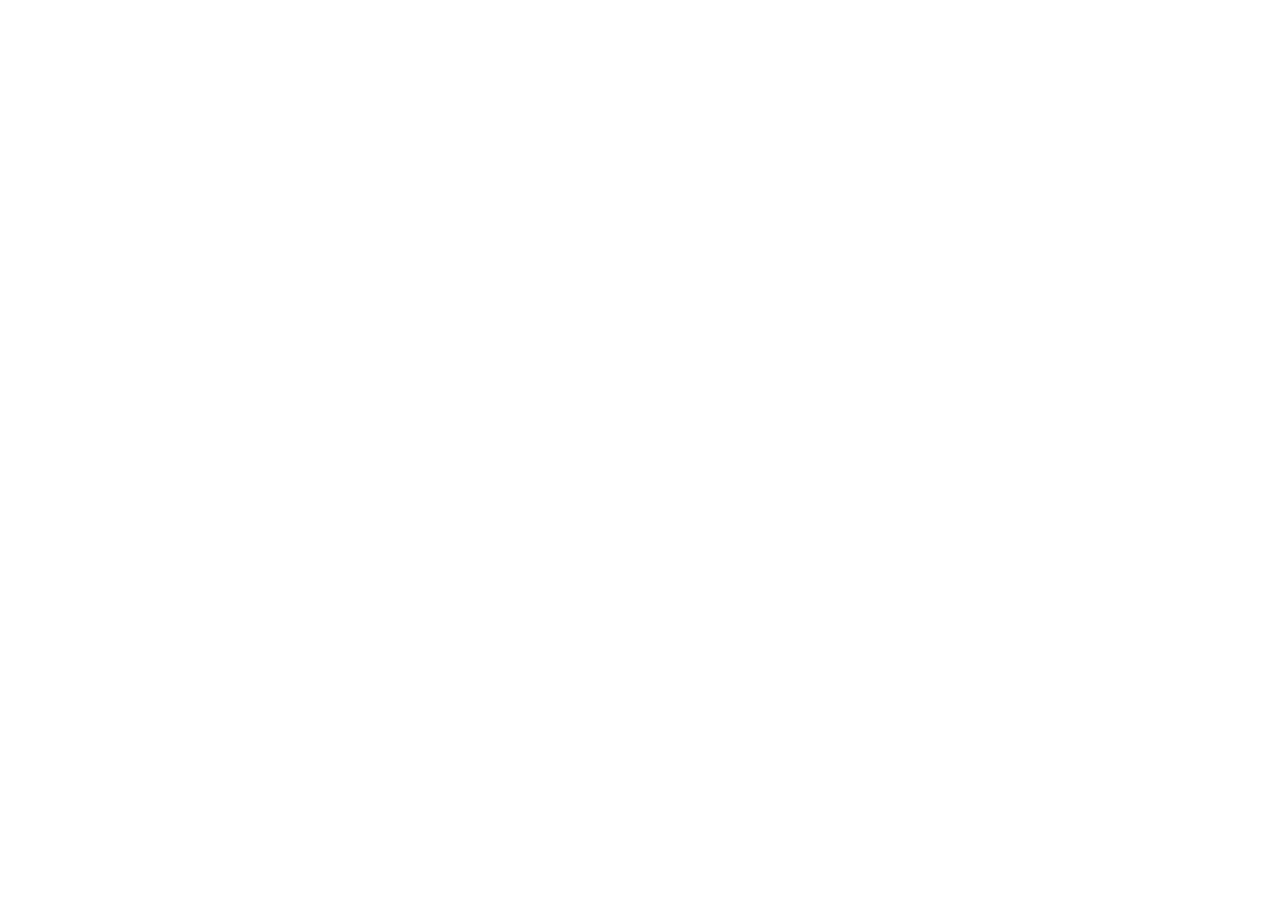
==== index.html @ 3e75450b "first commit" ====
<!DOCTYPE html>
<html lang="en">
<head>
    <meta charset="UTF-8">
    <meta name="viewport" content="width=device-width, initial-scale=1.0">
    <title>Virtual Beasts</title>
    <link rel="stylesheet" href="CSS/style.css">
    <link rel="icon" href="./assets/icon.svg">
</head>
<body>

    <script src="script.js"></script>
    
</body>
</html>
---- CSS/style.css ----
@import url('reset.css');
@import url('font.css');

* {
    margin: 0;
    padding: 0;
    box-sizing: border-box;
}

html, body {
    overflow-x: hidden;
    width: 100%
}
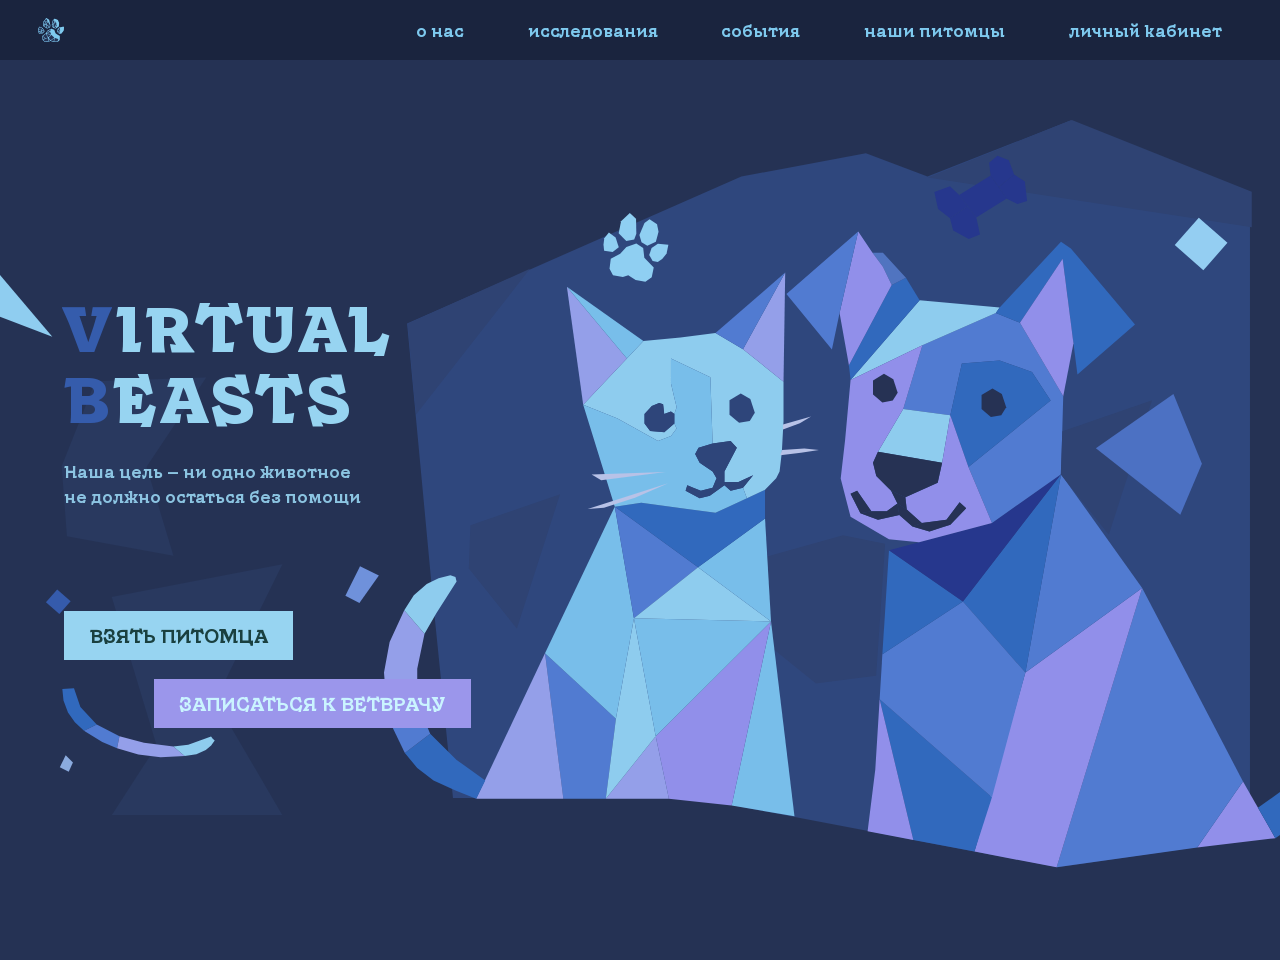
==== commit f1f8a10b: "нгп" ====
--- a/index.html
+++ b/index.html
@@ -4,12 +4,51 @@
     <meta charset="UTF-8">
     <meta name="viewport" content="width=device-width, initial-scale=1.0">
     <title>Virtual Beasts</title>
-    <link rel="stylesheet" href="CSS/style.css">
-    <link rel="icon" href="./assets/icon.svg">
+    <link rel="stylesheet" href="../CSS/style.css">
+    <link rel="icon" href="../assets/icon.svg">
 </head>
 <body>
 
-    <script src="script.js"></script>
+    <header class="header">
+        <a href="index.html" class="logo-link">
+            <img src="../assets/logo.svg" alt="" class="logo">
+        </a>
+        <nav class="nav">
+            <a href="about.html" class="nav-link">о нас</a>
+            <a href="research.html" class="nav-link">исследования</a>
+            <a href="events.html" class="nav-link">события</a>
+            <a href="pets.html" class="nav-link">наши питомцы</a>
+            <a href="cabinet.html" class="nav-link">личный кабинет</a>
+        </nav>
+        <button class="burger" aria-label="menu">
+            <span></span>
+            <span></span>
+            <span></span>
+        </button>
+    </header>
+
+    <section class="main-screen">
+        <div class="main-content">
+            <h1 class="main-title">
+                <span class="title-virtual">
+                    <span class="first-letter">V</span>IRTUAL
+                </span>
+                <span class="title-beasts">
+                    <span class="first-letter">B</span>EASTS
+                </span>
+            </h1>
+            <p class="main-text">
+                Наша цель — ни одно животное<br>не должно остаться без помощи
+            </p>
+            <div class="main-buttons">
+                <a href="#pets" class="btn btn-pet">ВЗЯТЬ ПИТОМЦА</a>
+                <a href="error.html" class="btn btn-doctor">ЗАПИСАТЬСЯ К ВЕТВРАЧУ</a>
+            </div>
+        </div>
+        <div class="main-image"></div>
+    </section>
+
+    <script src="../script.js"></script>
     
 </body>
 </html>
--- a/CSS/style.css
+++ b/CSS/style.css
@@ -1,5 +1,15 @@
 @import url('reset.css');
 @import url('font.css');
+
+:root {
+    --text-nav: #7EC9EE;
+    --font-main: 'KyivTypeTitling', sans-serif;
+    --text-light: #97D4F1;
+    --text-blue: #355CAC;
+    --text-dark: #1A4040;
+    --text-white: #CAF4FF;
+
+}
 
 * {
     margin: 0;
@@ -9,5 +19,258 @@
 
 html, body {
     overflow-x: hidden;
-    width: 100%
+    width: 100%;
+    font-family: 'KyivTypeTitling', sans-serif;
+    font-weight: 700;
+    background-color:#253254;
+}
+
+/* ХЕДДЕР */
+
+.header {
+    display: flex;
+    align-items: center;
+    justify-content: space-between;
+    padding: 0 3vw;
+    height: 60px;
+    background-color: #1A243E;
+}
+
+.logo {
+    width: 2vw;
+    min-width: 20px;
+    height: auto;
+    object-fit: contain;
+    transition: transform 0.3s ease;
+    background-color: #1A243E;
+}
+
+.logo-link {
+    display: flex;
+    align-items: center;
+
+}
+
+.logo:hover {
+    transform: scale(1.1);
+}
+
+.nav {
+    display: flex;
+    align-items: center;
+    gap: 2vw;
+    height: 100%;
+    background-color: #1A243E;
+}
+
+.nav-link {
+    display: flex;
+    color: var(--text-nav);
+    text-decoration: none;
+    font-size: 1.3vw;
+    transition: all 0.3s ease;
+    white-space: nowrap;
+    background-color: #1A243E;
+    height: 100%;
+    align-items: center;
+    padding: 0 1.5vw;
+
+}
+
+.nav-link:hover {
+    color: #253254;
+    background-color: #7EC9EE;
+}
+
+.burger {
+    display: none;
+    flex-direction: column;
+    justify-content: space-between;
+    width: 2vw;
+    min-width: 24px;
+    height: 1.5vw;
+    min-height: 18px;
+    background: transparent;
+    border: none;
+    cursor: pointer;
+    padding: 0;
+}
+
+.burger span {
+    display: block;
+    width: 100%;
+    height: 2px;
+    background-color: var(--text-nav);
+    transition: transform 0.3s ease, opacity 0.3s ease;
+}
+
+/* Virtual Beasts */
+
+.main-screen {
+    display: flex;
+    align-items: center;
+    justify-content: flex-start;
+    min-height: 100vh;
+    padding: 0 5vw;
+    position: relative;
+    overflow: hidden;
+}
+
+.main-content {
+    display: flex;
+    flex-direction: column;
+    gap: 2vw;
+    max-width: 50vw;
+    z-index: 2;
+    position: relative;
+}
+
+.main-content::before {
+    content: '';
+    position: absolute;
+    top: -10%;
+    left: -10vw;
+    width: 120%;
+    height: 130%;
+    background-image: url('../assets/paints_main1.svg');
+    background-repeat: no-repeat;
+    background-position: left center;
+    background-size: contain;
+    z-index: -1;
+}
+
+.main-title {
+    font-size: 5vw;
+    font-weight: 900;
+    line-height: 1.1;
+    letter-spacing: 0.05em;
+    display: flex;
+    flex-direction: column;
+}
+
+.main-image {
+    position: absolute;
+    right: -10%;
+    top: 50%;
+    transform: translateY(-50%);
+    width: 80%;
+    height: 100vh;
+    background-image: url('../assets/dog_and_cat.svg');
+    background-repeat: no-repeat;
+    background-position: right center;
+    background-size: contain;
+}
+
+.title-virtual {
+    color: var(--text-light);
+}
+
+.title-beasts {
+    color: var(--text-light);
+}
+
+.first-letter {
+    color: var(--text-blue);
+}
+
+.main-text {
+    color: var(--text-light);
+    font-size: 1.3vw;
+    line-height: 1.5;
+    max-width: 30vw;
+    opacity: 0.9;
+}
+
+.main-buttons {
+    display: flex;
+    flex-direction: column;
+    gap: 1.5vw;
+    margin-top: 6vw;
+    align-items: flex-start;
+}
+
+.btn {
+    padding: 1vw 2vw;
+    font-weight: 700;
+    cursor: pointer;
+    text-decoration: none;
+    transition: transform 0.3s ease;
+    text-align: center;
+    font-size: 1.5vw;
+
+}
+
+.btn-pet {
+    background-color: var(--text-light);
+    color: var(--text-dark);
+
+}
+
+.btn-doctor {
+    background-color: #9B96EB;
+    color: var(--text-white);
+    margin-left: 7vw;
+}
+
+.btn:hover {
+    transform: translateY(-2px);
+}
+
+
+
+
+
+
+
+
+
+
+
+
+
+
+
+
+
+
+
+
+/* ERROR */
+
+.error-screen {
+    display: flex;
+    flex-direction: column;
+    align-items: center;
+    justify-content: center;
+    height: 100vh;
+    background-image: url('../assets/effects-error.svg');
+    background-repeat: no-repeat;
+    background-position: center;
+    background-size: 120%;
+}
+
+.error-image {
+    width: 90vw;
+    max-width: 1200px;
+    aspect-ratio: 16 / 9;
+    background-image: url('../assets/dog_error.svg');
+    background-repeat: no-repeat;
+    background-position: center;
+    background-size: contain;
+    flex-shrink: 0;
+}
+
+.btn-error {
+    background-color: var(--text-light);
+    color: var(--text-dark);
+    padding: 1vw 2vw;
+    font-weight: 700;
+    text-decoration: none;
+    transition: transform 0.3s ease;
+    font-size: 1.5vw;
+    margin-top: -8vw;
+}
+
+.btn-error:hover {
+    transform: translateY(-2px);
 }
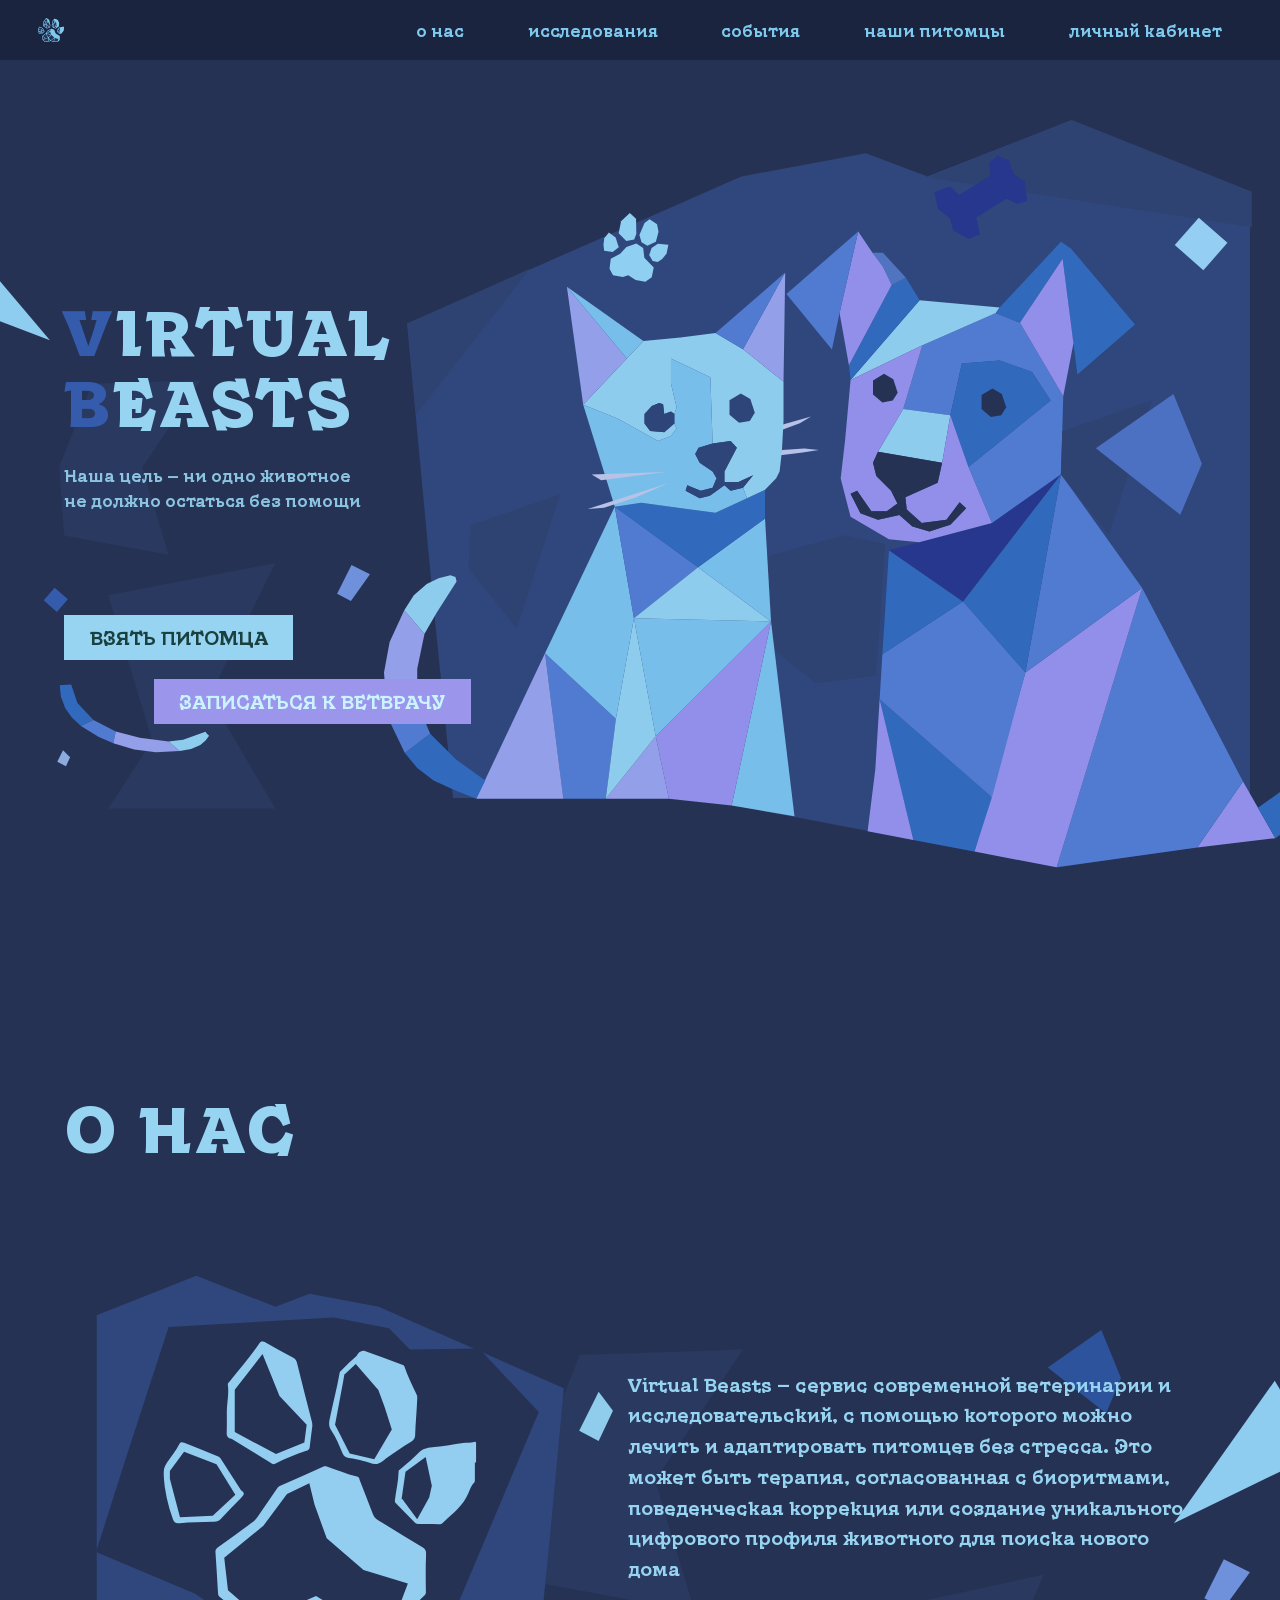
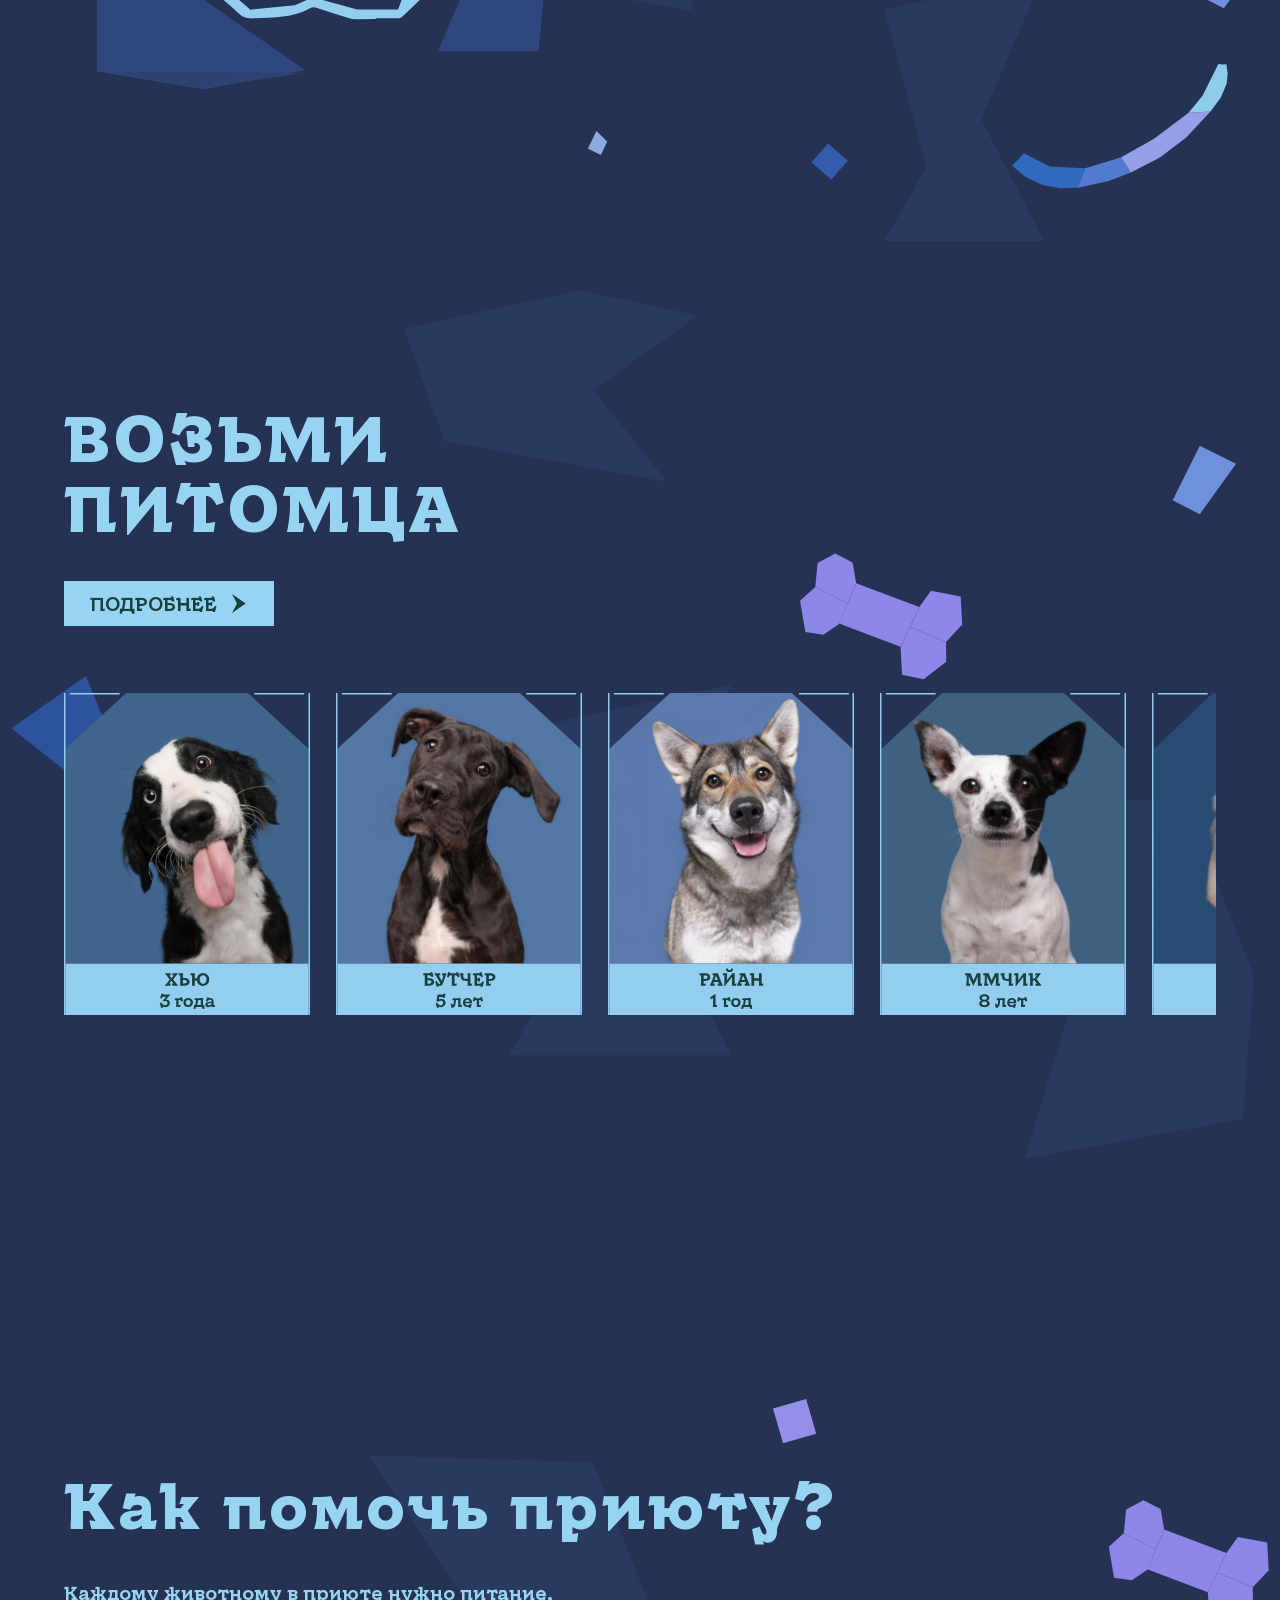
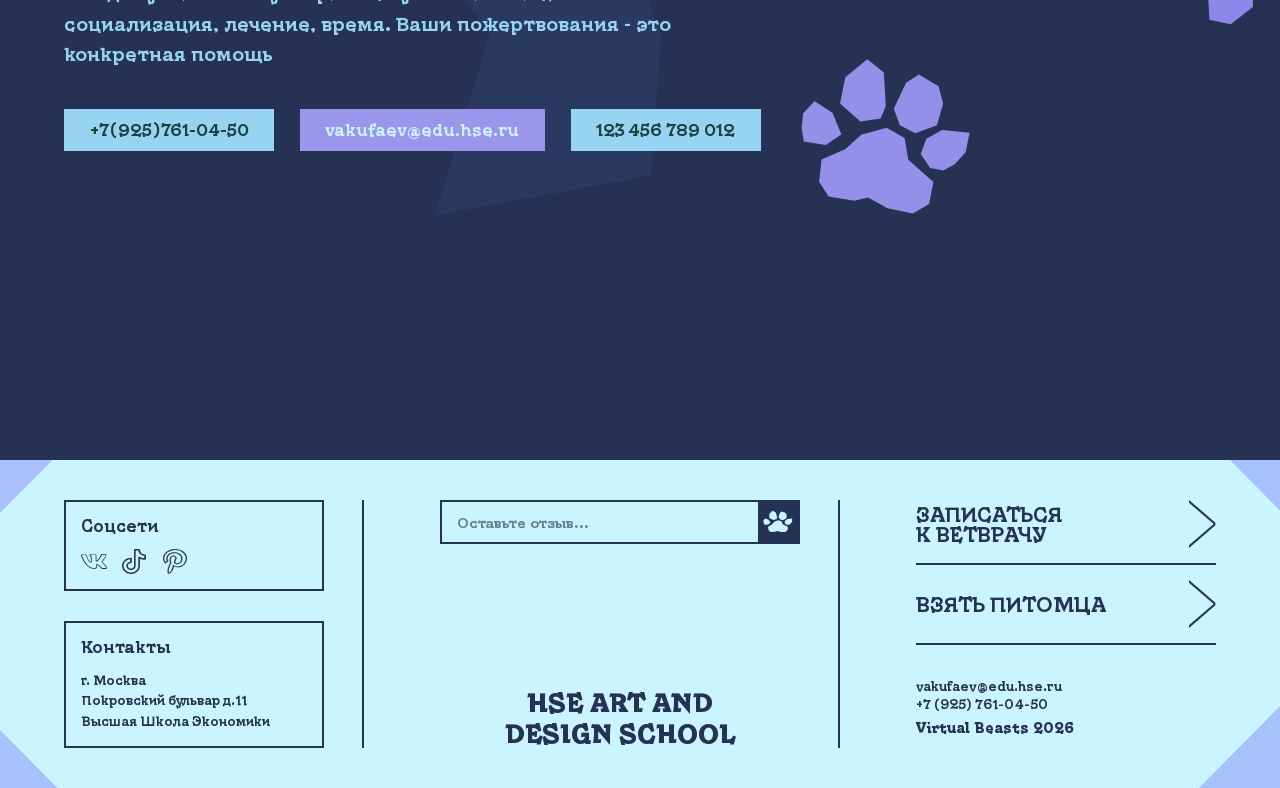
==== commit 51884d16: "commit_funny" ====
--- a/index.html
+++ b/index.html
@@ -4,21 +4,21 @@
     <meta charset="UTF-8">
     <meta name="viewport" content="width=device-width, initial-scale=1.0">
     <title>Virtual Beasts</title>
-    <link rel="stylesheet" href="../CSS/style.css">
-    <link rel="icon" href="../assets/icon.svg">
+    <link rel="stylesheet" href="CSS/style.css">
+    <link rel="icon" href="assets/icon.svg">
 </head>
 <body>
 
     <header class="header">
         <a href="index.html" class="logo-link">
-            <img src="../assets/logo.svg" alt="" class="logo">
+            <img src="assets/logo.svg" alt="" class="logo">
         </a>
         <nav class="nav">
             <a href="about.html" class="nav-link">о нас</a>
             <a href="research.html" class="nav-link">исследования</a>
             <a href="events.html" class="nav-link">события</a>
             <a href="pets.html" class="nav-link">наши питомцы</a>
-            <a href="cabinet.html" class="nav-link">личный кабинет</a>
+            <a href="registration.html" class="nav-link">личный кабинет</a>
         </nav>
         <button class="burger" aria-label="menu">
             <span></span>
@@ -41,14 +41,237 @@
                 Наша цель — ни одно животное<br>не должно остаться без помощи
             </p>
             <div class="main-buttons">
-                <a href="#pets" class="btn btn-pet">ВЗЯТЬ ПИТОМЦА</a>
+                <a href="pets.html" class="btn btn-pet">ВЗЯТЬ ПИТОМЦА</a>
                 <a href="error.html" class="btn btn-doctor">ЗАПИСАТЬСЯ К ВЕТВРАЧУ</a>
             </div>
         </div>
         <div class="main-image"></div>
     </section>
 
-    <script src="../script.js"></script>
+    <section class="main-screen about-screen">
+    <h1 class="main-title about-heading">О НАС</h1>
+    <div class="about-row">
+        <div class="about-image"></div>
+        <p class="about-text">
+            Virtual Beasts — сервис современной ветеринарии и исследовательский, с помощью которого можно лечить и адаптировать питомцев без стресса. Это может быть терапия, согласованная с биоритмами, поведенческая коррекция или создание уникального цифрового профиля животного для поиска нового дома
+        </p>
+    </div>
+    </section>
+
+    <section class="main-screen pets-screen">
+        <h1 class="main-title pets-heading">ВОЗЬМИ<br>ПИТОМЦА</h1>
+        <a href="pets.html" class="btn btn-details">
+            ПОДРОБНЕЕ
+            <img src="./assets/arrow_black.svg" alt="" class="btn-arrow">
+        </a>
+        <div class="pets-carousel">
+            <div class="pets-track" id="petsTrack">
+                <img src="./assets/first_pet.svg" alt="Хью" class="pet-card"
+                    data-name="ХЬЮ"
+                     data-age="3 года"
+                     data-gender="Мальчик"
+                     data-birth="15.01.2023"
+                     data-weight="10 кг"
+                     data-character="Игривый, умный"
+                     data-features="Любит долгие прогулки"
+                     data-image="./assets/f_pet.svg"
+                     data-bg-color="#40658C"
+                    data-image-bg-color="#40658C">
+                <img src="./assets/second_pet.svg" alt="Бутчер" class="pet-card"
+                    data-name="БУТЧЕР"
+                     data-age="5 лет"
+                     data-gender="Мальчик"
+                     data-birth="15.02.2021"
+                     data-weight="30 кг"
+                     data-character="Тихий, умный"
+                     data-features="Любит тишину"
+                     data-image="./assets/s_pet.svg"
+                     data-bg-color="#5378A4"
+                    data-image-bg-color="#5378A4">
+                <img src="./assets/third_pet.svg" alt="Райан" class="pet-card"
+                    data-name="РАЙАН"
+                     data-age="1 год"
+                     data-gender="Мальчик"
+                     data-birth="18.01.2025"
+                     data-weight="10 кг"
+                     data-character="Игривый, уютный"
+                     data-features="Любит обниматься"
+                     data-image="./assets/t_pet.svg"
+                     data-bg-color="#5B79AB"
+                    data-image-bg-color="#5B79AB">
+                <img src="./assets/fourth_pet.svg" alt="Ммчик" class="pet-card"
+                    data-name="ММЧИК"
+                     data-age="8 лет"
+                     data-gender="Мальчик"
+                     data-birth="13.06.2018"
+                     data-weight="10 кг"
+                     data-character="Игривый"
+                     data-features="Любит кусаться"
+                     data-image="./assets/fo_pet.svg"
+                     data-bg-color="#3E617F"
+                    data-image-bg-color="#3E617F">
+                <img src="./assets/fifth_pet.svg" alt="Элли" class="pet-card"
+                    data-name="ЭЛЛИ"
+                     data-age="2 года"
+                     data-gender="Девочка"
+                     data-birth="10.03.2024"
+                     data-weight="5 кг"
+                     data-character="Тихая"
+                     data-features="Любит мыться"
+                     data-image="./assets/fi_pet.svg"
+                     data-bg-color="#284B71"
+                    data-image-bg-color="#284B71">
+                <img src="./assets/sixth_pet.svg" alt="Француз" class="pet-card"
+                    data-name="ФРАНЦУЗ"
+                     data-age="9 лет"
+                     data-gender="Мальчик"
+                     data-birth="10.04.2017"
+                     data-weight="30 кг"
+                     data-character="Громкий, умный"
+                     data-features="Не любит спать вовремя"
+                     data-image="./assets/si_pet.svg"
+                     data-bg-color="#2F496A"
+                    data-image-bg-color="#2F496A">
+                <img src="./assets/seventh_pet.svg" alt="Кимеко" class="pet-card"
+                    data-name="КИМЕКО"
+                     data-age="6 лет"
+                     data-gender="Девочка"
+                     data-birth="10.03.2020"
+                     data-weight="5 кг"
+                     data-character="Тихая"
+                     data-features="Любит тишину"
+                     data-image="./assets/se_pet.svg"
+                     data-bg-color="#4A96B0"
+                    data-image-bg-color="#4A96B0">
+                <img src="./assets/eighth_pet.svg" alt="Эшли" class="pet-card"
+                    data-name="ЭШЛИ"
+                     data-age="4 года"
+                     data-gender="Девочка"
+                     data-birth="20.02.2022"
+                     data-weight="7 кг"
+                     data-character="Громкая, забавная"
+                     data-features="Любит бегать"
+                     data-image="./assets/ei_pet.svg"
+                     data-bg-color="#3A7EBB"
+                    data-image-bg-color="#3A7EBB">
+            </div>
+
+            <button class="carousel-arrow" id="carouselArrow" aria-label="Следующий питомец">
+                <img src="./assets/arrow_blue.svg" alt="">
+            </button>
+        </div>
+    </section>
+
+    <div class="modal-overlay" id="petModal">
+        <div class="modal-content">
+            <div class="modal-image">
+                <img src="" alt="" id="modalPetImage">
+                <button class="modal-close" id="modalClose" aria-label="Закрыть">✕</button>
+            </div>
+            
+            <div class="modal-header">
+                <h2 class="modal-name" id="modalPetName"></h2>
+                <span class="modal-age" id="modalPetAge"></span>
+            </div>
+            
+            <div class="modal-info">
+                <div class="info-row">
+                    <div class="info-item">
+                        <span class="info-label">Пол:</span>
+                        <span class="info-value" id="modalPetGender"></span>
+                    </div>
+                    <div class="info-item">
+                        <span class="info-label">Д/р:</span>
+                        <span class="info-value" id="modalPetBirth"></span>
+                        <span class="info-label">Вес:</span>
+                        <span class="info-value" id="modalPetWeight"></span>
+                    </div>
+                </div>
+                <div class="info-block">
+                    <span class="info-label">Характер:</span>
+                    <span class="info-value" id="modalPetCharacter"></span>
+                </div>
+                <div class="info-block">
+                    <span class="info-label">Особенности:</span>
+                    <span class="info-value" id="modalPetFeatures"></span>
+                </div>
+            </div>
+            
+            <a href="error.html" class="btn btn-take-pet">ВЗЯТЬ ПИТОМЦА</a>
+        </div>
+    </div>
+
+    <section class="main-screen help-screen">
+        <h1 class="main-title help-heading">Как помочь приюту?</h1>
+        <p class="help-text">
+            Каждому животному в приюте нужно питание, социализация, лечение, время. Ваши пожертвования - это конкретная помощь
+        </p>
+        <div class="help-buttons">
+            <a href="error.html" class="btn btn-help">+7(925)761-04-50</a>
+            <a href="error.html" class="btn btn-help-email">vakufaev@edu.hse.ru</a>
+            <a href="error.html" class="btn btn-help">123 456 789 012</a>
+        </div>
+    </section>
+
+
+    <footer class="footer">
+    <div class="footer-column footer-left">
+        <div class="footer-social">
+            <h3 class="footer-title">Соцсети</h3>
+            <div class="social-icons">
+                <a href="error.html" class="social-link">
+                    <img src="./assets/vk-logo.svg" alt="VK" class="social-icon">
+                </a>
+                <a href="error.html" class="social-link">
+                    <img src="./assets/tt-logo.svg" alt="TikTok" class="social-icon">
+                </a>
+                <a href="error.html" class="social-link">
+                    <img src="./assets/pint-logo.svg" alt="Pinterest" class="social-icon">
+                </a>
+            </div>
+        </div>
+        
+        <div class="footer-contacts">
+            <h3 class="footer-title">Контакты</h3>
+            <p class="contact-text">г. Москва<br>Покровский бульвар д.11<br>Высшая Школа Экономики</p>
+        </div>
+    </div>
+
+    <div class="footer-column footer-center">
+        <div class="review-form">
+            <input type="text" class="review-input" id="reviewInput" placeholder="Оставьте отзыв...">
+            <button class="review-btn" id="reviewBtn" aria-label="Отправить отзыв">
+                <img src="./assets/paw-footer.svg" alt="" class="paw-icon">
+            </button>
+        </div>
+        
+        <div class="footer-school">
+            <h2 class="school-name">HSE ART AND<br>DESIGN SCHOOL</h2>
+        </div>
+    </div>
+
+    <div class="footer-column footer-right">
+        <a href="error.html" class="footer-link">
+            ЗАПИСАТЬСЯ<br>К ВЕТВРАЧУ
+            <img src="./assets/arrow-footer.svg" alt="" class="footer-arrow">
+        </a>
+        <div class="footer-divider"></div>
+        
+        <a href="pets.html" class="footer-link">
+            ВЗЯТЬ ПИТОМЦА
+            <img src="./assets/arrow-footer.svg" alt="" class="footer-arrow">
+        </a>
+        <div class="footer-divider"></div>
+        
+        <div class="footer-info">
+            <p class="footer-email">vakufaev@edu.hse.ru</p>
+            <p class="footer-phone">+7 (925) 761-04-50</p>
+            <p class="footer-copyright">Virtual Beasts 2026</p>
+        </div>
+    </div>
+    </footer>
+
+    <script src="script.js"></script>
     
 </body>
 </html>
--- a/CSS/style.css
+++ b/CSS/style.css
@@ -104,7 +104,7 @@
     transition: transform 0.3s ease, opacity 0.3s ease;
 }
 
-/* Virtual Beasts */
+/* Virtual Beasts - Main */
 
 .main-screen {
     display: flex;
@@ -217,6 +217,966 @@
 }
 
 
+/* About Us - Main */
+
+.about-screen {
+    flex-direction: column;
+    align-items: flex-start;
+    justify-content: center;
+    padding: 0 5vw;
+    gap: 5vw;
+    position: relative;
+    background-image: url('../assets/about_effects.svg');
+    background-repeat: no-repeat;
+    background-position: center;
+    background-size: cover;
+    background-size: 60%;
+    background-position: 100% 95%;
+}
+
+.about-heading {
+    flex-direction: row !important;
+    color: var(--text-light);
+    white-space: nowrap;
+    margin: 0;
+}
+
+.about-row {
+    display: flex;
+    align-items: center;
+    gap: 5vw;
+    width: 100%;
+}
+
+.about-image {
+    width: 40vw;
+    max-width: 500px;
+    aspect-ratio: 1 / 1;
+    background-image: url('../assets/paw-main.svg');
+    background-repeat: no-repeat;
+    background-position: center;
+    background-size: contain;
+    flex-shrink: 0;
+}
+
+.about-text {
+    font-size: 1.5vw;
+    line-height: 1.6;
+    color: var(--text-light);
+    font-weight: 700;
+    max-width: 45vw;
+    margin: 0;
+}
+
+
+/* Pets - MAIN */
+
+.pets-screen {
+    flex-direction: column;
+    align-items: flex-start;
+    justify-content: center;
+    padding: 0 5vw;
+    gap: 3vw;
+    position: relative;
+    overflow: hidden;
+    background-image: url('../assets/effects-pets-main.svg');
+    background-repeat: no-repeat;
+    background-position: center right;
+    background-size: contain;
+}
+
+.pets-heading {
+    flex-direction: column !important;
+    color: var(--text-light);
+    margin: 0;
+    line-height: 1.1;
+}
+
+.btn-details {
+    display: inline-flex;
+    align-items: center;
+    gap: 1vw;
+    background-color: var(--text-light);
+    color: var(--text-dark);
+    padding: 1vw 2vw;
+    font-size: 1.5vw;
+    font-weight: 700;
+    text-decoration: none;
+    transition: transform 0.3s ease;
+    margin-bottom: 2vw;
+}
+
+.btn-details:hover {
+    transform: translateY(-2px);
+}
+
+.btn-arrow {
+    width: 1.5vw;
+    height: 1.5vw;
+    object-fit: contain;
+}
+
+.pets-carousel {
+    display: flex;
+    align-items: center;
+    gap: 2vw;
+    width: 100%;
+    overflow: hidden;
+}
+
+.pets-track {
+    display: flex;
+    gap: 2vw;
+    transition: transform 0.5s ease;
+    flex: 1;
+}
+
+.pet-card {
+    flex-shrink: 0;
+    width: calc(25% - 1.5vw);
+    aspect-ratio: 3 / 4;
+    object-fit: contain;
+}
+
+.carousel-arrow {
+    flex-shrink: 0;
+    width: 5vw;
+    height: 5vw;
+    background: transparent;
+    border: none;
+    cursor: pointer;
+    display: flex;
+    align-items: center;
+    justify-content: center;
+    transition: transform 0.3s ease;
+    padding: 0;
+    opacity: 1 !important;
+    visibility: visible !important;
+}
+
+
+.carousel-arrow:hover {
+    transform: translateX(5px);
+}
+
+.carousel-arrow img {
+    width: 100%;
+    height: 100%;
+    object-fit: contain;
+    opacity: 1 !important;
+    visibility: visible !important;
+}
+
+/* Модальное окно - MAIN */
+.modal-overlay {
+    display: none;
+    position: fixed;
+    top: 0;
+    left: 0;
+    width: 100%;
+    height: 100%;
+    z-index: 1000;
+    align-items: center;
+    justify-content: center;
+    padding: 2vw;
+}
+
+.modal-overlay.active {
+    display: flex;
+}
+
+.modal-content {
+    background-color: #3A5A8A;
+    width: 100%;
+    max-width: 380px;
+    max-height: 90vh;
+    overflow-x: hidden;
+    overflow-y: auto;
+    display: flex;
+    flex-direction: column;
+    padding: 12px;
+    border: 2px solid #93CEF0;
+}
+
+.modal-image {
+    position: relative;
+    width: 100%;
+    height: 380px;
+    background-color: #4A6A9A;
+    display: flex;
+    align-items: center;
+    justify-content: center;
+    overflow: hidden;
+
+}
+
+.modal-image img {
+    width: 100%;
+    height: 100%;
+    object-fit: contain;
+}
+
+.modal-close {
+    position: absolute;
+    top: 8px;
+    right: 8px;
+    width: 35px;
+    height: 35px;
+    background-color: var(--text-light);
+    border: none;
+    cursor: pointer;
+    display: flex;
+    align-items: center;
+    justify-content: center;
+    font-size: 22px;
+    color: var(--text-dark);
+    font-weight: 700;
+    padding: 0;
+    line-height: 1;
+}
+
+.modal-header {
+    background-color: var(--text-light);
+    padding: 15px;
+    text-align: center;
+    display: flex;
+    flex-direction: column;
+    gap: 5px;
+}
+
+.modal-name {
+    font-size: 24px;
+    font-weight: 900;
+    color: var(--text-dark);
+    margin: 0;
+    text-transform: uppercase;
+}
+
+.modal-age {
+    font-size: 18px;
+    font-weight: 700;
+    color: var(--text-dark);
+}
+
+.modal-info {
+    background-color: var(--text-light);
+    padding: 15px;
+    display: flex;
+    flex-direction: column;
+    gap: 10px;
+    margin-top: 10px;
+}
+
+.info-row {
+    display: flex;
+    justify-content: space-between;
+    gap: 15px;
+}
+
+.info-item {
+    display: flex;
+    flex-direction: column;
+    gap: 3px;
+    flex: 1;
+}
+
+.info-item .info-label {
+    margin-top: 5px;
+}
+
+.info-item .info-label:first-child {
+    margin-top: 0;
+}
+
+
+.info-block {
+    display: flex;
+    flex-direction: column;
+    gap: 3px;
+}
+
+.info-label {
+    font-size: 14px;
+    font-weight: 700;
+    color: var(--text-dark);
+}
+
+.info-value {
+    font-size: 14px;
+    color: var(--text-dark);
+}
+
+.btn-take-pet {
+    background-color: var(--text-light);
+    color: var(--text-dark);
+    padding: 15px;
+    font-size: 18px;
+    font-weight: 700;
+    text-decoration: none;
+    text-align: center;
+    transition: transform 0.3s ease;
+    margin-top: 10px;
+}
+
+.btn-take-pet:hover {
+    transform: translateY(-2px);
+}
+
+/* Help - MAIN */
+
+.help-screen {
+    flex-direction: column;
+    align-items: flex-start;
+    justify-content: center;;
+    gap: 3vw;
+    position: relative;
+    background-image: url('../assets/effects-help-main.svg');
+    background-repeat: no-repeat;
+    background-position: center right;
+
+}
+
+.help-heading {
+    flex-direction: row;
+    color: var(--text-light);
+    margin: 0;
+    line-height: 1.1;
+    font-size: 5vw;
+    font-weight: 900;
+}
+
+.help-text {
+    font-size: 1.5vw;
+    line-height: 1.6;
+    color: var(--text-light);
+    font-weight: 700;
+    margin: 0;
+    max-width: 50vw;
+}
+
+.help-buttons {
+    display: flex;
+    gap: 2vw;
+    align-items: center;
+    flex-wrap: wrap;
+}
+
+.btn-help {
+    background-color: var(--text-light);
+    color: var(--text-dark);
+    padding: 1vw 2vw;
+    font-size: 1.3vw;
+    font-weight: 700;
+    text-decoration: none;
+    transition: transform 0.3s ease;
+}
+
+.btn-help:hover {
+    transform: translateY(-2px);
+}
+
+.btn-help-email {
+    background-color: #9B96EB;
+    color: var(--text-white);
+    padding: 1vw 2vw;
+    font-size: 1.3vw;
+    font-weight: 700;
+    text-decoration: none;
+    transition: transform 0.3s ease;
+}
+
+
+/* Footer */
+
+.footer {
+    display: flex;
+    justify-content: space-between;
+    gap: 3vw;
+    padding: 40px 5vw;
+    background-color: #CAF4FF;
+    background-image: url('../assets/effects-footer.svg');
+    background-repeat: no-repeat;
+    background-position: center;
+    background-size: 125%;
+    position: relative;
+}
+
+.footer-column {
+    display: flex;
+    flex-direction: column;
+    gap: 30px;
+}
+
+.footer-left {
+    flex: 1;
+    max-width: 300px;
+    border-right: 2px solid #253254;
+    padding-right: 3vw;
+}
+
+.footer-center {
+    flex: 1;
+    max-width: 400px;
+    border-right: 2px solid #253254;
+    padding-right: 3vw;
+}
+
+.footer-right {
+    flex: 1;
+    max-width: 300px;
+    gap: 10px;
+}
+
+.footer-social {
+    border: 2px solid #253254;
+    padding: 15px;
+}
+
+.footer-title {
+    font-size: 1.3vw;
+    font-weight: 700;
+    color: #253254;
+    margin-bottom: 15px;
+}
+
+.social-icons {
+    display: flex;
+    gap: 15px;
+}
+
+.social-link {
+    display: flex;
+    align-items: center;
+    justify-content: center;
+    transition: transform 0.3s ease;
+}
+
+.social-link:hover {
+    transform: translateY(-3px);
+}
+
+.social-icon {
+    width: 2vw;
+    height: 2vw;
+    min-width: 25px;
+    min-height: 25px;
+    object-fit: contain;
+}
+
+.footer-contacts {
+    border: 2px solid #253254;
+    padding: 15px;
+    margin-top: 55px;
+    margin-top: auto;
+}
+
+.contact-text {
+    font-size: 1vw;
+    line-height: 1.6;
+    color: #253254;
+    font-weight: 700;
+}
+
+.review-form {
+    display: flex;
+    align-items: center;
+    gap: 0;
+    border: 2px solid #253254;
+    background-color: #CAF4FF;
+}
+
+.review-input {
+    flex: 1;
+    border: none;
+    background: transparent;
+    padding: 10px 15px;
+    font-size: 1.1vw;
+    font-family: 'KyivTypeTitling', sans-serif;
+    font-weight: 700;
+    color: #253254;
+    outline: none;
+}
+
+.review-input::placeholder {
+    color: #253254;
+    opacity: 0.6;
+}
+
+.review-btn {
+    width: 40px;
+    height: 40px;
+    background-color: #253254;
+    border: none;
+    cursor: pointer;
+    display: flex;
+    align-items: center;
+    justify-content: center;
+    transition: background-color 0.3s ease;
+    padding: 0;
+}
+
+.review-btn:hover {
+    background-color: #253254;
+}
+
+.paw-icon {
+    width: 100%;
+    height: 100%;
+    object-fit: contain;
+}
+
+.footer-school {
+    text-align: center;
+    margin-top: auto;
+}
+
+.school-name {
+    font-size: 2vw;
+    font-weight: 900;
+    color: #253254;
+    line-height: 1.2;
+    text-transform: uppercase;
+}
+
+.footer-link {
+    display: flex;
+    justify-content: space-between;
+    align-items: center;
+    font-size: 1.6vw;
+    font-weight: 700;
+    color: #253254;
+    text-decoration: none;
+    transition: opacity 0.3s ease;
+}
+
+.footer-link:hover {
+    opacity: 0.7;
+}
+
+
+.footer-divider {
+    width: 100%;
+    height: 2px;
+    background-color: #253254;
+    margin: 5px 0;
+}
+
+.footer-info {
+    margin-top: 20px;
+}
+
+.footer-email,
+.footer-phone {
+    font-size: 1vw;
+    font-weight: 700;
+    color: #253254;
+    margin-bottom: 5px;
+}
+
+.footer-copyright {
+    font-size: 1.1vw;
+    font-weight: 900;
+    color: #253254;
+    margin-top: 10px;
+}
+
+
+/* ABOUT US */
+
+.about-page-screen {
+    display: flex;
+    align-items: center;
+    justify-content: space-between;
+    min-height: calc(100vh - 60px);
+    padding: 40px 5vw;
+    gap: 3vw;
+    position: relative;
+    overflow: hidden;
+}
+
+.about-page-left {
+    display: flex;
+    flex-direction: column;
+    gap: 2vw;
+    max-width: 30vw;
+    flex: 1;
+    z-index: 2;
+    background-image: url('../assets/effects-about-left.svg');
+    background-repeat: no-repeat;
+    background-position: center;
+    background-size: 100%;
+    position: relative;
+    padding: 100px 0;
+
+}
+
+.about-page-title {
+    font-size: 5vw;
+    font-weight: 900;
+    line-height: 1.1;
+    letter-spacing: 0.05em;
+    display: flex;
+    gap: 1vw;
+    margin: 0;
+}
+
+.title-o {
+    color: var(--text-blue);
+}
+
+.title-nas {
+    color: var(--text-light);
+}
+
+.about-page-text {
+    font-size: 1.3vw;
+    line-height: 1.5;
+    color: var(--text-light);
+    font-weight: 700;
+    opacity: 0.9;
+}
+
+.about-page-buttons {
+    display: flex;
+    flex-direction: column;
+    gap: 1.5vw;
+    align-items: flex-start;
+}
+
+.btn-mission {
+    background-color: var(--text-light);
+    color: var(--text-dark);
+    padding: 1vw 2vw;
+    font-size: 1.5vw;
+    font-weight: 700;
+    text-decoration: none;
+    transition: transform 0.3s ease;
+    text-align: center;
+    width: 70%;
+}
+
+.btn-methodology {
+    background-color: #9B96EB;
+    color: var(--text-white);
+    padding: 1vw 2vw;
+    font-size: 1.5vw;
+    font-weight: 700;
+    text-decoration: none;
+    transition: transform 0.3s ease;
+    text-align: center;
+    width: 70%;
+}
+
+.btn-mission:hover,
+.btn-methodology:hover {
+    transform: translateY(-2px);
+}
+
+.about-page-center {
+    flex: 1.3;
+    display: flex;
+    align-items: flex-end;
+    justify-content: center;
+    max-width: 45vw;
+    z-index: 2;
+    background-image: url('../assets/effects-about-behcat.svg');
+    background-repeat: no-repeat;
+    background-position: center;
+    background-size: contain;
+    position: relative;
+}
+
+.about-cat-image {
+    width: 100%;
+    max-width: 500px;
+    height: auto;
+    object-fit: contain;
+    max-height: 80vh;
+}
+
+.about-page-right {
+    display: flex;
+    flex-direction: column;
+    gap: 2vw;
+    max-width: 25vw;
+    flex: 1;
+    z-index: 2;
+    background-image: url('../assets/effects-about-right.svg');
+    background-repeat: no-repeat;
+    background-position: center;
+    background-size: 100%;
+    position: relative;
+    padding: 125px 0;
+    justify-content: center;
+}
+
+.about-page-paragraph {
+    font-size: 1.3vw;
+    line-height: 1.5;
+    color: var(--text-light);
+    font-weight: 700;
+    opacity: 0.9;
+}
+
+
+#missionModal {
+    display: none;
+    position: fixed;
+    top: 0;
+    left: 0;
+    width: 100%;
+    height: 100%;
+    z-index: 1000;
+    align-items: center;
+    justify-content: center;
+    padding: 2vw;
+}
+
+#missionModal.active {
+    display: flex;
+}
+
+.mission-modal-content {
+    background-color: #253254;
+    width: 100%;
+    max-width: 500px;
+    max-height: 90vh;
+    overflow-x: hidden;
+    overflow-y: auto;
+    display: flex;
+    flex-direction: column;
+    padding: 40px;
+    position: relative;
+    border: 2px solid #8FCDF0;
+    background-image: url('../assets/effects-about-modal-first.svg');
+    background-repeat: no-repeat;
+    background-position: center;
+    background-size: cover;
+}
+
+.mission-modal-close {
+    position: absolute;
+    top: 15px;
+    right: 15px;
+    width: 35px;
+    height: 35px;
+    background-color: var(--text-light);
+    border: none;
+    cursor: pointer;
+    display: flex;
+    align-items: center;
+    justify-content: center;
+    padding: 0;
+    z-index: 10;
+}
+
+.mission-modal-close img {
+    width: 20px;
+    height: 20px;
+    object-fit: contain;
+}
+
+.mission-modal-title {
+    font-size: 2.5vw;
+    font-weight: 900;
+    color: var(--text-light);
+    margin: 0 0 30px 0;
+    text-transform: uppercase;
+    letter-spacing: 0.05em;
+}
+
+.mission-modal-text {
+    display: flex;
+    flex-direction: column;
+    gap: 20px;
+}
+
+.mission-modal-text p {
+    font-size: 1.2vw;
+    line-height: 1.6;
+    color: var(--text-light);
+    font-weight: 700;
+    margin: 0;
+}
+
+
+/* "Методология" */
+#methodologyModal {
+    display: none;
+    position: fixed;
+    top: 0;
+    left: 0;
+    width: 100%;
+    height: 100%;
+    z-index: 1000;
+    align-items: center;
+    justify-content: center;
+    padding: 2vw;
+}
+
+#methodologyModal.active {
+    display: flex;
+}
+
+.methodology-modal-content {
+    background-color: #253254;
+    width: 100%;
+    max-width: 500px;
+    max-height: 90vh;
+    overflow-x: hidden;
+    overflow-y: auto;
+    display: flex;
+    flex-direction: column;
+    padding: 40px;
+    position: relative;
+    border: 2px solid #8FCDF0;
+    background-image: url('../assets/effects-about-modal-second.svg');
+    background-repeat: no-repeat;
+    background-position: center;
+    background-size: 110%;
+}
+
+.methodology-modal-close {
+    position: absolute;
+    top: 15px;
+    right: 15px;
+    width: 35px;
+    height: 35px;
+    background-color: var(--text-light);
+    border: none;
+    cursor: pointer;
+    display: flex;
+    align-items: center;
+    justify-content: center;
+    padding: 0;
+    z-index: 10;
+}
+
+.methodology-modal-close img {
+    width: 20px;
+    height: 20px;
+    object-fit: contain;
+}
+
+.methodology-modal-title {
+    font-size: 2.5vw;
+    font-weight: 900;
+    color: var(--text-light);
+    margin: 0 0 30px 0;
+    text-transform: uppercase;
+    letter-spacing: 0.05em;
+}
+
+.methodology-modal-text {
+    display: flex;
+    flex-direction: column;
+    gap: 20px;
+}
+
+.methodology-modal-text p {
+    font-size: 1.2vw;
+    line-height: 1.6;
+    color: var(--text-light);
+    font-weight: 700;
+    margin: 0;
+}
+
+
+
+
+/* Res - MAIN */
+.research-screen {
+    display: flex;
+    align-items: center;
+    justify-content: space-between;
+    min-height: calc(100vh - 60px);
+    padding: 40px 5vw;
+    gap: 2vw;
+    position: relative;
+    overflow: hidden;
+}
+
+.research-left {
+    flex: 1;
+    display: flex;
+    align-items: center;
+    justify-content: center;
+    max-width: 45vw;
+    background-image: url('../assets/effects-res-left.svg');
+    background-repeat: no-repeat;
+    background-position: center;
+    background-size: contain;
+    position: relative;
+}
+
+.research-image {
+    width: 100%;
+    max-width: 600px;
+    height: auto;
+    object-fit: contain;
+    max-height: 75vh;
+}
+
+.research-right {
+    display: flex;
+    flex-direction: column;
+    gap: 3vw;
+    max-width: 40vw;
+    flex: 1;
+    background-image: url('../assets/effects-res-right.svg');
+    background-position: center;
+    background-size: contain;
+    position: relative;
+    padding: 100px 0;
+    justify-content: center;
+}
+
+.research-title {
+    font-size: 4.5vw;
+    font-weight: 900;
+    line-height: 1.1;
+    letter-spacing: 0.05em;
+    margin: 0;
+    color: var(--text-light);
+}
+
+.title-i {
+    color: var(--text-blue);
+}
+
+.research-text {
+    font-size: 1.3vw;
+    line-height: 1.6;
+    color: var(--text-light);
+    font-weight: 700;
+    opacity: 0.9;
+    margin: 0;
+}
+
+.research-buttons {
+    display: flex;
+    flex-direction: column;
+    gap: 1.5vw;
+    align-items: flex-start;
+}
+
+.btn-research {
+    background-color: var(--text-light);
+    color: var(--text-dark);
+    padding: 1vw 2vw;
+    font-size: 1.5vw;
+    font-weight: 700;
+    text-decoration: none;
+    transition: transform 0.3s ease;
+    text-align: center;
+    width: 50%;
+}
+
+.btn-research:hover {
+    transform: translateY(-2px);
+}
+
+
 
 
 
@@ -273,4 +1233,107 @@
 
 .btn-error:hover {
     transform: translateY(-2px);
+}
+
+
+
+/* registration */
+
+.registration-screen {
+    display: flex;
+    align-items: center;
+    justify-content: center;
+    min-height: 100vh;
+    padding: 100px 5vw 50px;
+    background-color: #253254;
+}
+
+.registration-form {
+    display: flex;
+    flex-direction: column;
+    gap: 2vw;
+    width: 100%;
+    max-width: 600px;
+}
+
+.form-group {
+    display: flex;
+    flex-direction: column;
+    gap: 0.8vw;
+}
+
+.form-label {
+    font-size: 1.8vw;
+    color: var(--text-white);
+    font-weight: 700;
+    letter-spacing: 0.05em;
+}
+
+.input-wrapper {
+    display: flex;
+    align-items: center;
+    gap: 1.5vw;
+    padding: 1.2vw 1.5vw;
+    border: 2px solid var(--text-light);
+    background: transparent;
+}
+
+.input-icon {
+    width: 2vw;
+    height: 2vw;
+    flex-shrink: 0;
+}
+
+.form-input {
+    flex: 1;
+    background: transparent;
+    border: none;
+    outline: none;
+    color: var(--text-white);
+    font-size: 1.4vw;
+}
+
+.form-input::placeholder {
+    color: var(--text-light);
+    opacity: 0.5;
+}
+
+.btn-register {
+    background-color: var(--text-light);
+    color: var(--text-dark);
+    padding: 1.5vw 3vw;
+    font-size: 2vw;
+    font-weight: 700;
+    border: none;
+    cursor: pointer;
+    transition: transform 0.3s ease;
+    margin-top: 1.5vw;
+    align-self: center;
+    width: 70%;
+}
+
+.btn-register:hover {
+    transform: translateY(-2px);
+}
+
+.form-footer {
+    text-align: center;
+    font-size: 1.5vw;
+    color: var(--text-light);
+    margin-top: 1vw;
+}
+
+.link-login {
+    color: #9B96EB;
+    text-decoration: none !important;
+}
+
+.link-login:hover {
+    opacity: 0.7;
+    text-decoration: none;
+    
+}
+
+a {
+    text-decoration: none;
 }
